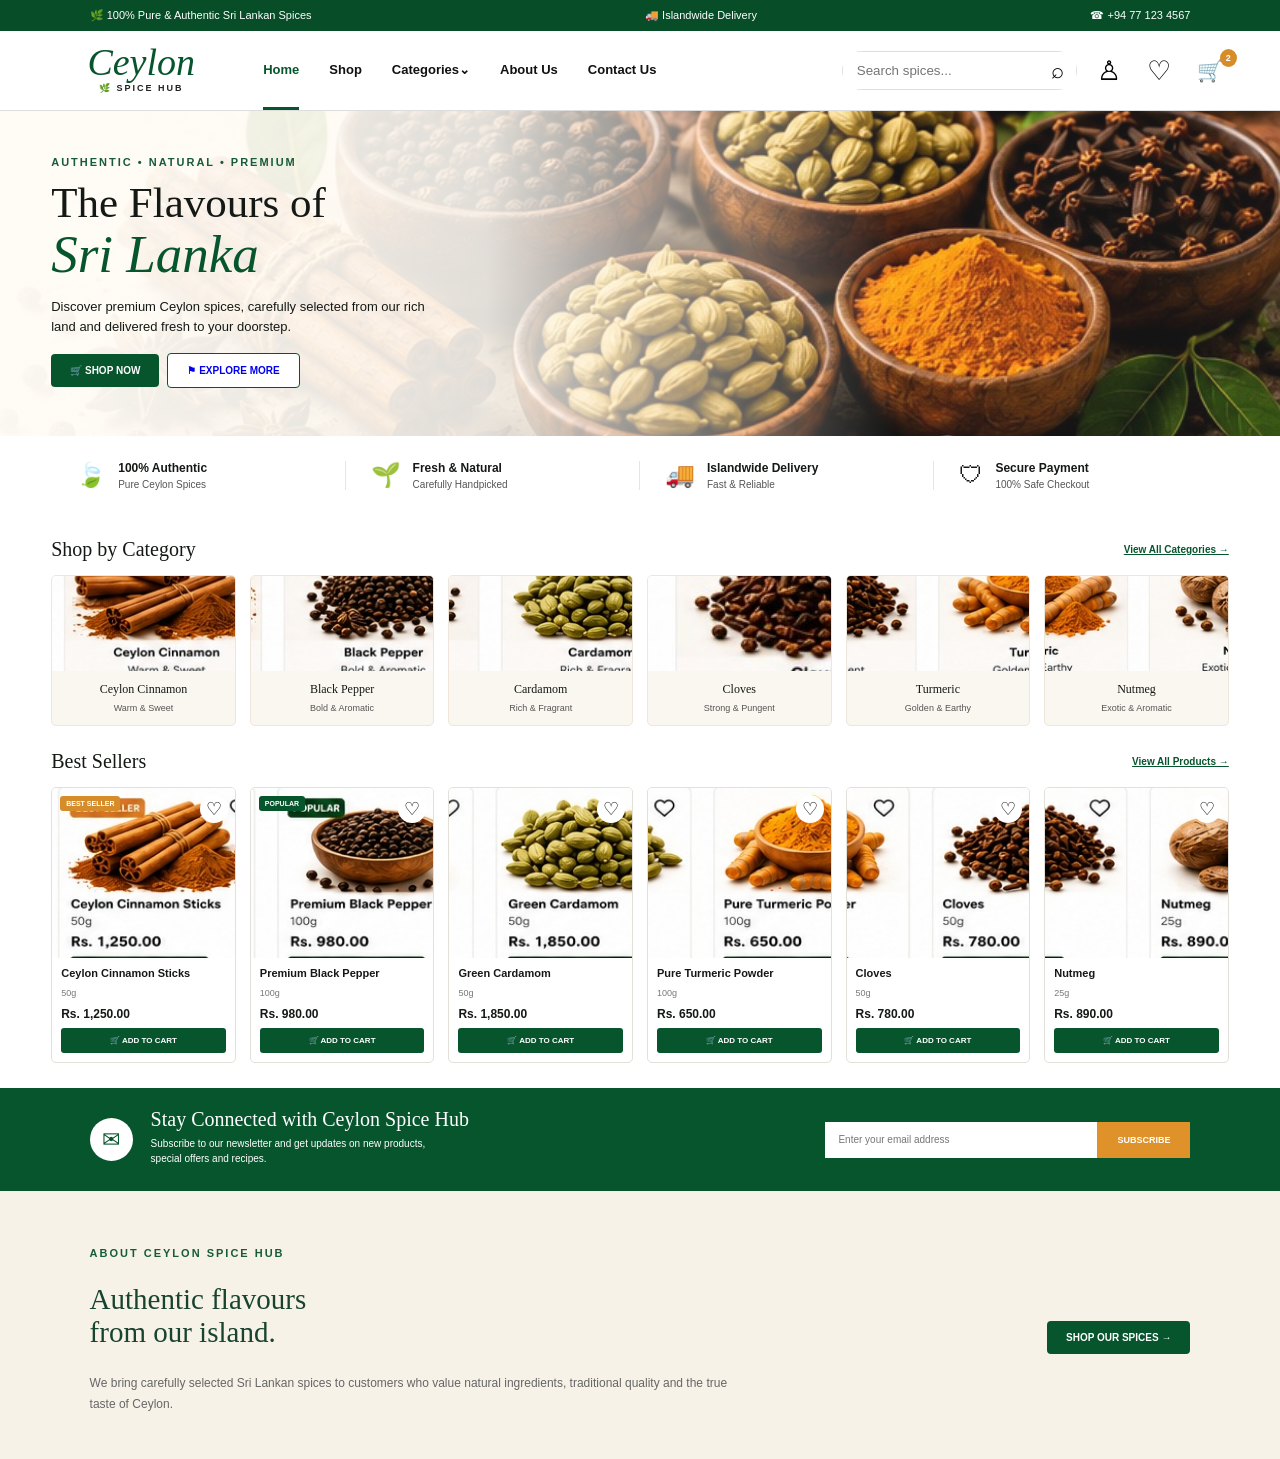
==== index.html @ 010d82e6 "intial commit" ====
<!DOCTYPE html>
<html lang="en">
<head>
<meta charset="UTF-8">
<meta name="viewport" content="width=device-width, initial-scale=1.0">
<title>Ceylon Spice Hub</title>
<link rel="stylesheet" href="style.css">
</head>
<body>
<div class="topbar"><span>🌿 100% Pure & Authentic Sri Lankan Spices</span><span>🚚 Islandwide Delivery</span><span>☎ +94 77 123 4567</span></div>
<header><div class="navwrap">
<a class="logo" href="#home"><span>Ceylon</span><small>🌿 SPICE HUB</small></a>
<button class="hamb" id="hamb">☰</button>
<nav id="nav"><a class="active" href="#home">Home</a><a href="#shop">Shop</a><a href="#categories">Categories⌄</a><a href="#about">About Us</a><a href="#contact">Contact Us</a></nav>
<div class="actions"><div class="search"><input id="search" placeholder="Search spices..."><button id="searchBtn">⌕</button></div><button class="ico">♙</button><button class="ico">♡</button><button class="cart" id="cart">🛒<b id="count">2</b></button></div>
</div></header>
<section class="hero" id="home"><div class="heroText"><p>AUTHENTIC • NATURAL • PREMIUM</p><h1>The Flavours of<br><i>Sri Lanka</i></h1><div class="copy">Discover premium Ceylon spices, carefully selected from our rich land and delivered fresh to your doorstep.</div><a class="btn green" href="#shop">🛒 SHOP NOW</a><a class="btn white" href="#about">⚑ EXPLORE MORE</a></div></section>
<section class="trust"><div>🍃 <span><b>100% Authentic</b><small>Pure Ceylon Spices</small></span></div><div>🌱 <span><b>Fresh & Natural</b><small>Carefully Handpicked</small></span></div><div>🚚 <span><b>Islandwide Delivery</b><small>Fast & Reliable</small></span></div><div>🛡 <span><b>Secure Payment</b><small>100% Safe Checkout</small></span></div></section>
<main>
<section class="section" id="categories"><div class="title"><h2>Shop by Category</h2><a href="#shop">View All Categories →</a></div><div class="categories">
<div class="cat"><img src="images/cinnamon.jpg"><b>Ceylon Cinnamon</b><small>Warm & Sweet</small></div><div class="cat"><img src="images/pepper.jpg"><b>Black Pepper</b><small>Bold & Aromatic</small></div><div class="cat"><img src="images/cardamom.jpg"><b>Cardamom</b><small>Rich & Fragrant</small></div><div class="cat"><img src="images/cloves.jpg"><b>Cloves</b><small>Strong & Pungent</small></div><div class="cat"><img src="images/turmeric.jpg"><b>Turmeric</b><small>Golden & Earthy</small></div><div class="cat"><img src="images/nutmeg.jpg"><b>Nutmeg</b><small>Exotic & Aromatic</small></div>
</div></section>
<section class="section" id="shop"><div class="title"><h2>Best Sellers</h2><a href="#shop">View All Products →</a></div><div class="products">
<div class="product" data-name="cinnamon"><div class="pic"><label>BEST SELLER</label><button class="heart">♡</button><img src="images/cinnamon-product.jpg"></div><h3>Ceylon Cinnamon Sticks</h3><small>50g</small><strong>Rs. 1,250.00</strong><button class="add">🛒 ADD TO CART</button></div>
<div class="product" data-name="pepper"><div class="pic"><label class="pop">POPULAR</label><button class="heart">♡</button><img src="images/pepper-product.jpg"></div><h3>Premium Black Pepper</h3><small>100g</small><strong>Rs. 980.00</strong><button class="add">🛒 ADD TO CART</button></div>
<div class="product" data-name="cardamom"><div class="pic"><button class="heart">♡</button><img src="images/cardamom-product.jpg"></div><h3>Green Cardamom</h3><small>50g</small><strong>Rs. 1,850.00</strong><button class="add">🛒 ADD TO CART</button></div>
<div class="product" data-name="turmeric"><div class="pic"><button class="heart">♡</button><img src="images/turmeric-product.jpg"></div><h3>Pure Turmeric Powder</h3><small>100g</small><strong>Rs. 650.00</strong><button class="add">🛒 ADD TO CART</button></div>
<div class="product" data-name="cloves"><div class="pic"><button class="heart">♡</button><img src="images/cloves-product.jpg"></div><h3>Cloves</h3><small>50g</small><strong>Rs. 780.00</strong><button class="add">🛒 ADD TO CART</button></div>
<div class="product" data-name="nutmeg"><div class="pic"><button class="heart">♡</button><img src="images/nutmeg-product.jpg"></div><h3>Nutmeg</h3><small>25g</small><strong>Rs. 890.00</strong><button class="add">🛒 ADD TO CART</button></div>
</div></section>
<section class="newsletter" id="contact"><div class="mail">✉</div><div><h2>Stay Connected with Ceylon Spice Hub</h2><p>Subscribe to our newsletter and get updates on new products,<br>special offers and recipes.</p></div><form id="form"><input type="email" placeholder="Enter your email address" required><button>SUBSCRIBE</button></form></section>
<section class="about" id="about"><div><p>ABOUT CEYLON SPICE HUB</p><h2>Authentic flavours<br>from our island.</h2><span>We bring carefully selected Sri Lankan spices to customers who value natural ingredients, traditional quality and the true taste of Ceylon.</span></div><a class="btn green" href="#shop">SHOP OUR SPICES →</a></section>
</main><div id="toast"></div><script src="script.js"></script>
</body></html>
---- style.css ----
*{box-sizing:border-box}html{scroll-behavior:smooth}body{margin:0;font-family:Arial,sans-serif;color:#151915}.topbar{height:31px;background:#064d28;color:#fff;display:flex;justify-content:space-between;align-items:center;padding:0 7%;font-size:11px}.navwrap{height:79px;max-width:1250px;width:92%;margin:auto;display:flex;align-items:center;gap:32px}.logo{width:180px;text-align:center;color:#07552d;text-decoration:none}.logo span{font:italic 38px cursive;display:block;line-height:30px}.logo small{font-size:9px;font-weight:bold;letter-spacing:2px;color:#222}header{background:#fff;border-bottom:1px solid #ddd;position:sticky;top:0;z-index:10}nav{display:flex;gap:30px}nav a{height:79px;display:flex;align-items:center;text-decoration:none;color:#111;font-size:13px;font-weight:bold;border-bottom:3px solid transparent}nav a.active,nav a:hover{color:#07552d;border-color:#07552d}.actions{margin-left:auto;display:flex;align-items:center;gap:14px}.search{width:235px;height:39px;border:1px solid #ddd;border-radius:25px;display:flex}.search input{flex:1;border:0;outline:0;padding:0 14px}.search button,.ico,.cart{border:0;background:white;cursor:pointer}.search button{font-size:22px;width:42px}.ico{font-size:27px}.cart{font-size:21px;position:relative}.cart b{position:absolute;background:#d68c29;color:#fff;border-radius:50%;font-size:9px;padding:4px 6px;top:-9px;right:-8px}.hamb{display:none;background:none;border:0;font-size:25px}.hero{height:325px;background-image:linear-gradient(90deg,rgba(255,252,246,.98) 0%,rgba(255,252,246,.88) 38%,rgba(255,252,246,.08) 70%),url('images/hero-spices.jpg');background-size:cover;background-position:center}.heroText{max-width:1250px;width:92%;margin:auto;padding-top:34px}.heroText>p,.about>div>p{letter-spacing:2px;color:#175b3b;font-size:11px;font-weight:bold}.hero h1{font:43px Georgia,serif;line-height:1;margin:13px 0}.hero h1 i{font:italic 53px cursive;color:#07552d}.copy{width:390px;font-size:13px;line-height:1.55;margin-bottom:16px}.btn{display:inline-block;padding:11px 19px;border-radius:4px;text-decoration:none;font-size:10px;font-weight:bold}.green{background:#07552d;color:white}.white{border:1px solid #07552d;margin-left:8px;background:#fff}.trust{max-width:1250px;width:92%;margin:auto;min-height:78px;display:grid;grid-template-columns:repeat(4,1fr);align-items:center}.trust>div{display:flex;gap:12px;align-items:center;border-right:1px solid #e5e5e5;padding:0 25px;font-size:24px}.trust>div:last-child{border:0}.trust span{display:block}.trust b,.trust small{display:block}.trust b{font-size:12px}.trust small{font-size:10px;color:#555;margin-top:4px}.section{max-width:1250px;width:92%;margin:auto;padding-top:24px}.title{display:flex;justify-content:space-between;align-items:center;margin-bottom:14px}.title h2{font:20px Georgia,serif;margin:0}.title a{font-size:10px;color:#07552d;font-weight:bold}.categories,.products{display:grid;grid-template-columns:repeat(6,1fr);gap:14px}.cat{background:#faf7f0;border:1px solid #eee6da;text-align:center;border-radius:5px;overflow:hidden;padding-bottom:10px}.cat img{width:100%;height:95px;object-fit:cover}.cat b{display:block;font:12px Georgia,serif;margin-top:7px}.cat small{font-size:9px;color:#555}.products{padding-bottom:25px}.product{border:1px solid #e3e0da;border-radius:5px;padding-bottom:9px;overflow:hidden}.pic{height:170px;position:relative}.pic img{width:100%;height:100%;object-fit:cover}.pic label{position:absolute;z-index:2;top:8px;left:8px;background:#d68c29;color:white;padding:4px 6px;border-radius:3px;font-size:7px;font-weight:bold}.pic label.pop{background:#07552d}.heart{position:absolute;z-index:3;right:7px;top:7px;width:28px;height:28px;border:0;border-radius:50%;background:#fff;font-size:18px}.product h3{font-size:11px;margin:9px 9px 3px}.product small{font-size:9px;color:#777;margin-left:9px}.product strong{display:block;font-size:12px;margin:7px 9px}.add{width:calc(100% - 18px);margin:0 9px;border:0;border-radius:3px;background:#07552d;color:white;padding:8px 2px;font-size:8px;font-weight:bold;cursor:pointer}.newsletter{min-height:103px;background:#07552d;color:#fff;display:flex;align-items:center;gap:18px;padding:18px 7%}.mail{width:43px;height:43px;border-radius:50%;background:#fff;color:#07552d;display:grid;place-items:center;font-size:22px}.newsletter h2{font:20px Georgia,serif;margin:0}.newsletter p{font-size:10px;line-height:1.5;margin:5px 0}.newsletter form{margin-left:auto;width:365px;height:36px;display:flex}.newsletter input{flex:1;border:0;padding:0 13px;outline:0;font-size:10px}.newsletter button{border:0;background:#df9229;color:white;padding:0 20px;font-weight:bold;font-size:9px}.about{padding:45px 7%;display:flex;justify-content:space-between;align-items:center;background:#f7f2e8}.about h2{font:29px Georgia,serif;color:#17432f}.about span{font-size:12px;color:#666;line-height:1.7;display:block;max-width:650px}.about .btn{margin-top:25px}#toast{position:fixed;right:20px;bottom:20px;background:#123c2b;color:white;padding:12px 18px;border-radius:5px;font-size:11px;opacity:0;transition:.2s;z-index:20}#toast.show{opacity:1}@media(max-width:1050px){nav{gap:15px}.search{width:170px}.categories,.products{grid-template-columns:repeat(3,1fr)}}@media(max-width:720px){.topbar{padding:0 3%;font-size:8px}.topbar span:nth-child(2){display:none}.navwrap{height:65px}.hamb{display:block;order:2}nav{display:none;position:absolute;top:65px;left:0;right:0;background:#fff;flex-direction:column;padding:10px 5%;box-shadow:0 5px 15px #0002}nav.open{display:flex}nav a{height:40px}.search,.ico{display:none}.hero{height:420px;background-position:65%}.heroText{padding-top:45px}.hero h1{font-size:38px}.hero h1 i{font-size:47px}.copy{width:310px}.trust{grid-template-columns:1fr 1fr;gap:12px;padding:15px 0}.trust>div{border:0;padding:0 4px}.categories,.products{grid-template-columns:repeat(2,1fr)}.newsletter{display:grid;grid-template-columns:auto 1fr}.newsletter form{grid-column:1/-1;width:100%;margin:5px 0 0}.about{display:block}}
@media(max-width:430px){.products{grid-template-columns:1fr}.categories{grid-template-columns:1fr 1fr}}
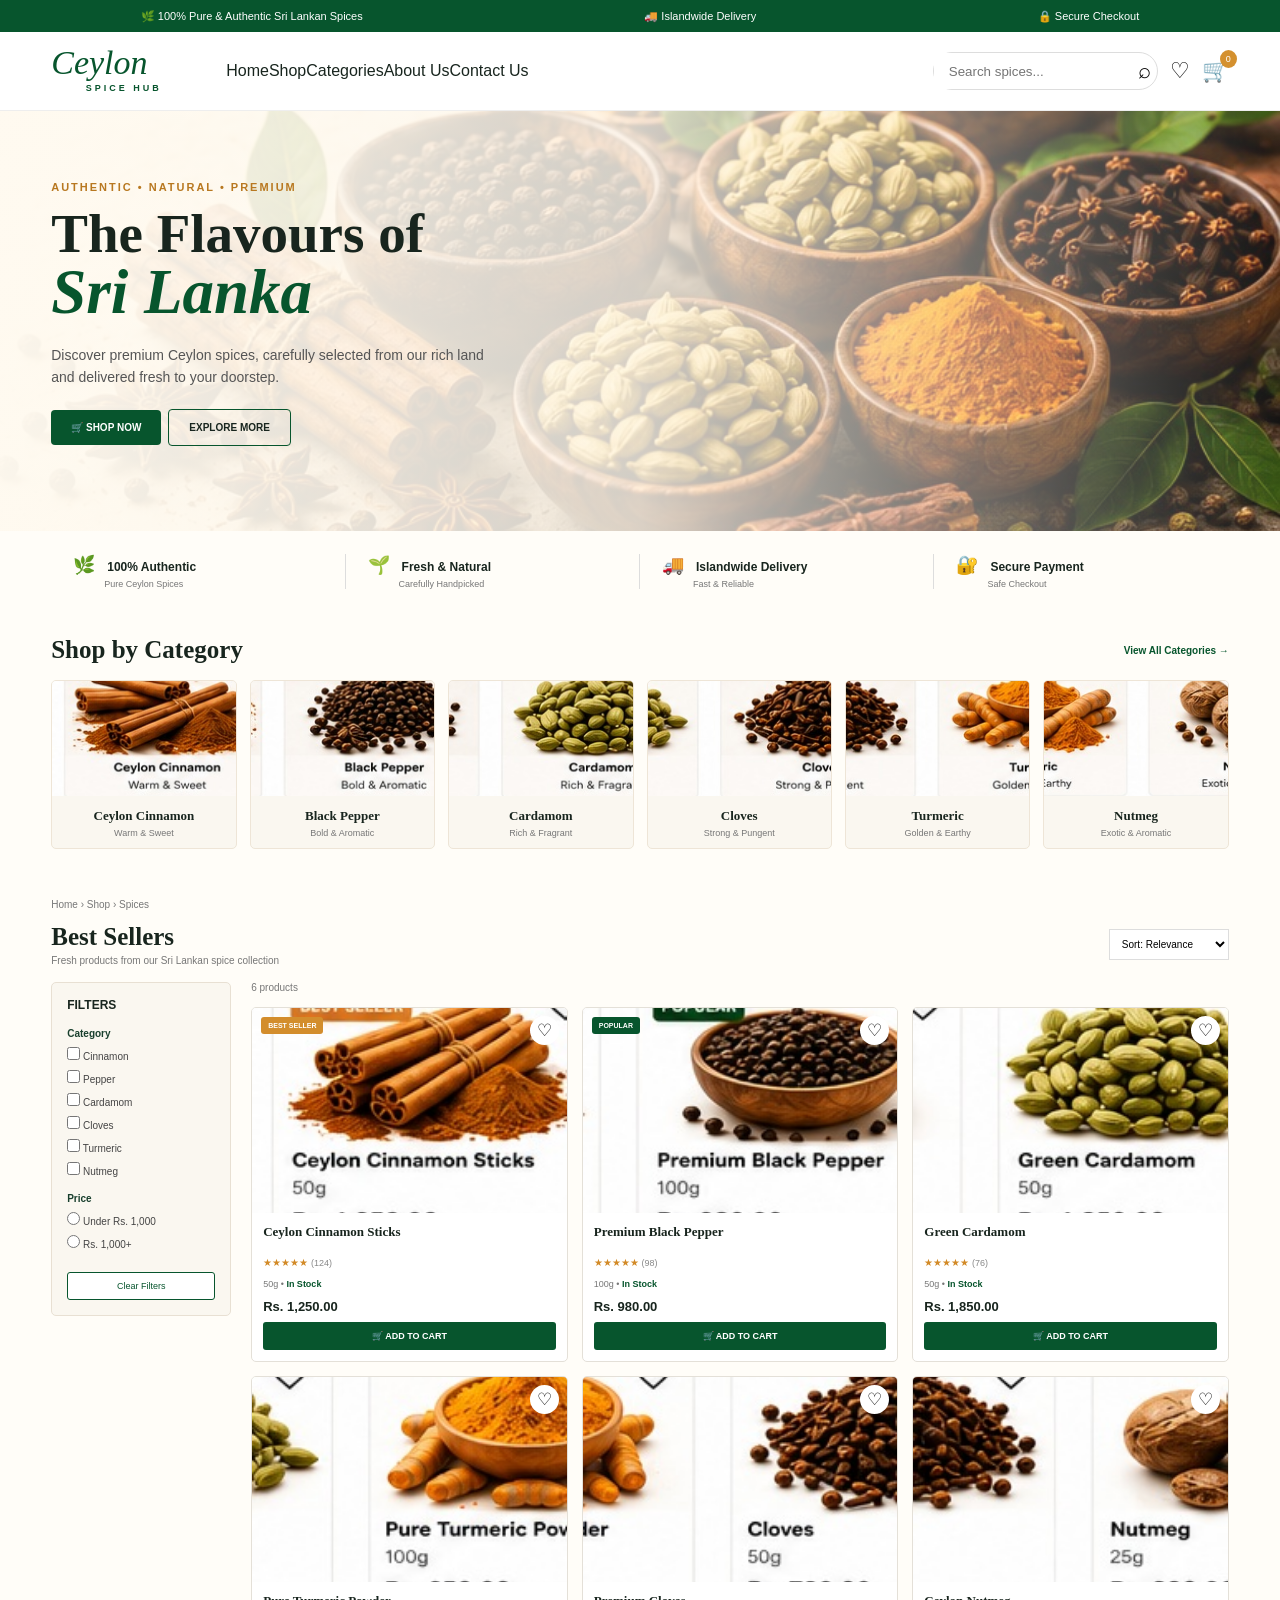
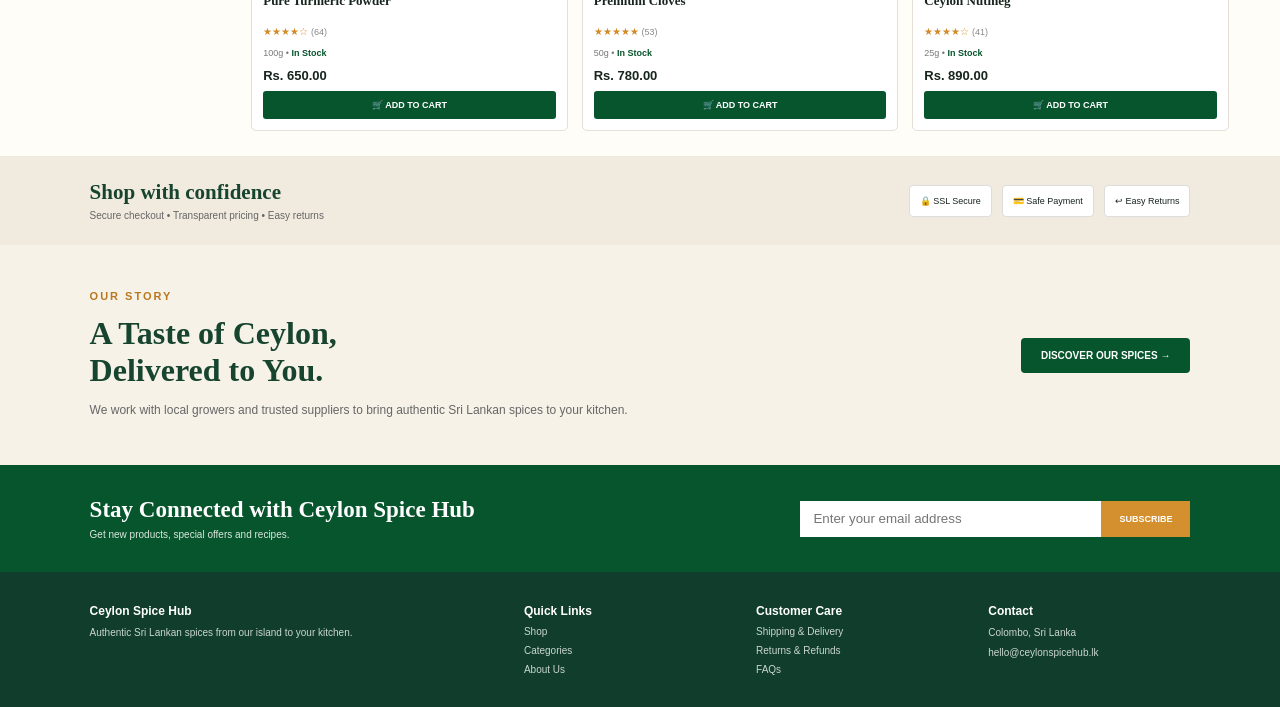
==== commit 87624d87: "upadate folder" ====
--- a/index.html
+++ b/index.html
@@ -1,34 +1,37 @@
 <!DOCTYPE html>
 <html lang="en">
 <head>
-<meta charset="UTF-8">
-<meta name="viewport" content="width=device-width, initial-scale=1.0">
-<title>Ceylon Spice Hub</title>
+<meta charset="UTF-8"><meta name="viewport" content="width=device-width,initial-scale=1.0">
+<title>Ceylon Spice Hub | Authentic Sri Lankan Spices</title>
 <link rel="stylesheet" href="style.css">
 </head>
 <body>
-<div class="topbar"><span>🌿 100% Pure & Authentic Sri Lankan Spices</span><span>🚚 Islandwide Delivery</span><span>☎ +94 77 123 4567</span></div>
-<header><div class="navwrap">
-<a class="logo" href="#home"><span>Ceylon</span><small>🌿 SPICE HUB</small></a>
-<button class="hamb" id="hamb">☰</button>
-<nav id="nav"><a class="active" href="#home">Home</a><a href="#shop">Shop</a><a href="#categories">Categories⌄</a><a href="#about">About Us</a><a href="#contact">Contact Us</a></nav>
-<div class="actions"><div class="search"><input id="search" placeholder="Search spices..."><button id="searchBtn">⌕</button></div><button class="ico">♙</button><button class="ico">♡</button><button class="cart" id="cart">🛒<b id="count">2</b></button></div>
+<div class="top-bar"><span>🌿 100% Pure & Authentic Sri Lankan Spices</span><span>🚚 Islandwide Delivery</span><span>🔒 Secure Checkout</span></div>
+<header class="site-header"><div class="nav-wrap">
+<a class="logo" href="#home">Ceylon<small>SPICE HUB</small></a>
+<button class="menu-btn" onclick="toggleMenu()">☰</button>
+<nav id="navMenu"><a class="active" href="#home">Home</a><a href="#shop">Shop</a><a href="#categories">Categories</a><a href="#about">About Us</a><a href="#contact">Contact Us</a></nav>
+<div class="actions"><div class="search-box"><input id="searchInput" placeholder="Search spices..." autocomplete="off"><button onclick="searchProducts()">⌕</button></div><button class="nav-icon">♡</button><button class="cart-btn" onclick="showCart()">🛒<span id="cartCount">0</span></button></div>
 </div></header>
-<section class="hero" id="home"><div class="heroText"><p>AUTHENTIC • NATURAL • PREMIUM</p><h1>The Flavours of<br><i>Sri Lanka</i></h1><div class="copy">Discover premium Ceylon spices, carefully selected from our rich land and delivered fresh to your doorstep.</div><a class="btn green" href="#shop">🛒 SHOP NOW</a><a class="btn white" href="#about">⚑ EXPLORE MORE</a></div></section>
-<section class="trust"><div>🍃 <span><b>100% Authentic</b><small>Pure Ceylon Spices</small></span></div><div>🌱 <span><b>Fresh & Natural</b><small>Carefully Handpicked</small></span></div><div>🚚 <span><b>Islandwide Delivery</b><small>Fast & Reliable</small></span></div><div>🛡 <span><b>Secure Payment</b><small>100% Safe Checkout</small></span></div></section>
 <main>
-<section class="section" id="categories"><div class="title"><h2>Shop by Category</h2><a href="#shop">View All Categories →</a></div><div class="categories">
-<div class="cat"><img src="images/cinnamon.jpg"><b>Ceylon Cinnamon</b><small>Warm & Sweet</small></div><div class="cat"><img src="images/pepper.jpg"><b>Black Pepper</b><small>Bold & Aromatic</small></div><div class="cat"><img src="images/cardamom.jpg"><b>Cardamom</b><small>Rich & Fragrant</small></div><div class="cat"><img src="images/cloves.jpg"><b>Cloves</b><small>Strong & Pungent</small></div><div class="cat"><img src="images/turmeric.jpg"><b>Turmeric</b><small>Golden & Earthy</small></div><div class="cat"><img src="images/nutmeg.jpg"><b>Nutmeg</b><small>Exotic & Aromatic</small></div>
+<section class="hero" id="home"><div class="hero-content"><p class="eyebrow">AUTHENTIC • NATURAL • PREMIUM</p><h1>The Flavours of<br><em>Sri Lanka</em></h1><p>Discover premium Ceylon spices, carefully selected from our rich land and delivered fresh to your doorstep.</p><a class="btn primary" href="#shop">🛒 SHOP NOW</a><a class="btn secondary" href="#about">EXPLORE MORE</a></div></section>
+<section class="trust"><div>🌿 <b>100% Authentic</b><small>Pure Ceylon Spices</small></div><div>🌱 <b>Fresh & Natural</b><small>Carefully Handpicked</small></div><div>🚚 <b>Islandwide Delivery</b><small>Fast & Reliable</small></div><div>🔐 <b>Secure Payment</b><small>Safe Checkout</small></div></section>
+<section class="section" id="categories"><div class="heading"><h2>Shop by Category</h2><a href="#shop">View All Categories →</a></div><div class="categories">
+<div class="category"><img src="https://satopradhan.com/cdn/shop/files/Preview-1HeroImage_6ae1f4e3-8b47-419b-a6eb-8b029a5164c4.webp?v=1775281521" onerror="this.onerror=null;this.src='images/cinnamon.jpg'" alt="Ceylon Cinnamon"><h3>Ceylon Cinnamon</h3><p>Warm & Sweet</p></div><div class="category"><img src="https://cdn-img.freshdi.com/480x480/files/Black-Pepper-Seeds.png" onerror="this.onerror=null;this.src='images/pepper.jpg'" alt="Black Pepper"><h3>Black Pepper</h3><p>Bold & Aromatic</p></div><div class="category"><img src="https://cdn.salla.sa/DnGQb/KSRIvW0MPePCVb0ufjSyU30hNT8hZ4N0YresuCOy.png" onerror="this.onerror=null;this.src='images/cardamom.jpg'" alt="Cardamom"><h3>Cardamom</h3><p>Rich & Fragrant</p></div><div class="category"><img src="https://www.thespicetrader.co.nz/wp-content/uploads/whole-cloves-600x600.jpg" onerror="this.onerror=null;this.src='images/cloves.jpg'" alt="Cloves"><h3>Cloves</h3><p>Strong & Pungent</p></div><div class="category"><img src="https://s.alicdn.com/%40sc04/kf/U238e6b91f70b4ab69fbee157d1c34377z/Best-Quality-Dried-Turmeric-Powder-from-India-Bangladesh-China-Indonesia-South-Korea-Packaged-in-5kg-10kg-Bags.jpg" onerror="this.onerror=null;this.src='images/turmeric.jpg'" alt="Turmeric"><h3>Turmeric</h3><p>Golden & Earthy</p></div><div class="category"><img src="https://thespiceway.com/cdn/shop/products/nutmegwhole.jpg?v=1751351876" onerror="this.onerror=null;this.src='images/nutmeg.jpg'" alt="Nutmeg"><h3>Nutmeg</h3><p>Exotic & Aromatic</p></div>
 </div></section>
-<section class="section" id="shop"><div class="title"><h2>Best Sellers</h2><a href="#shop">View All Products →</a></div><div class="products">
-<div class="product" data-name="cinnamon"><div class="pic"><label>BEST SELLER</label><button class="heart">♡</button><img src="images/cinnamon-product.jpg"></div><h3>Ceylon Cinnamon Sticks</h3><small>50g</small><strong>Rs. 1,250.00</strong><button class="add">🛒 ADD TO CART</button></div>
-<div class="product" data-name="pepper"><div class="pic"><label class="pop">POPULAR</label><button class="heart">♡</button><img src="images/pepper-product.jpg"></div><h3>Premium Black Pepper</h3><small>100g</small><strong>Rs. 980.00</strong><button class="add">🛒 ADD TO CART</button></div>
-<div class="product" data-name="cardamom"><div class="pic"><button class="heart">♡</button><img src="images/cardamom-product.jpg"></div><h3>Green Cardamom</h3><small>50g</small><strong>Rs. 1,850.00</strong><button class="add">🛒 ADD TO CART</button></div>
-<div class="product" data-name="turmeric"><div class="pic"><button class="heart">♡</button><img src="images/turmeric-product.jpg"></div><h3>Pure Turmeric Powder</h3><small>100g</small><strong>Rs. 650.00</strong><button class="add">🛒 ADD TO CART</button></div>
-<div class="product" data-name="cloves"><div class="pic"><button class="heart">♡</button><img src="images/cloves-product.jpg"></div><h3>Cloves</h3><small>50g</small><strong>Rs. 780.00</strong><button class="add">🛒 ADD TO CART</button></div>
-<div class="product" data-name="nutmeg"><div class="pic"><button class="heart">♡</button><img src="images/nutmeg-product.jpg"></div><h3>Nutmeg</h3><small>25g</small><strong>Rs. 890.00</strong><button class="add">🛒 ADD TO CART</button></div>
-</div></section>
-<section class="newsletter" id="contact"><div class="mail">✉</div><div><h2>Stay Connected with Ceylon Spice Hub</h2><p>Subscribe to our newsletter and get updates on new products,<br>special offers and recipes.</p></div><form id="form"><input type="email" placeholder="Enter your email address" required><button>SUBSCRIBE</button></form></section>
-<section class="about" id="about"><div><p>ABOUT CEYLON SPICE HUB</p><h2>Authentic flavours<br>from our island.</h2><span>We bring carefully selected Sri Lankan spices to customers who value natural ingredients, traditional quality and the true taste of Ceylon.</span></div><a class="btn green" href="#shop">SHOP OUR SPICES →</a></section>
-</main><div id="toast"></div><script src="script.js"></script>
-</body></html>
+<section class="section" id="shop"><div class="breadcrumb">Home › Shop › Spices</div><div class="heading"><div><h2>Best Sellers</h2><p class="muted">Fresh products from our Sri Lankan spice collection</p></div><select id="sortSelect" onchange="sortProducts()"><option value="relevance">Sort: Relevance</option><option value="low">Price: Low to High</option><option value="high">Price: High to Low</option><option value="new">Newest</option></select></div>
+<div class="shop-layout"><aside class="filters"><h3>FILTERS</h3><label>Category</label><label><input type="checkbox" class="filter" value="cinnamon"> Cinnamon</label><label><input type="checkbox" class="filter" value="pepper"> Pepper</label><label><input type="checkbox" class="filter" value="cardamom"> Cardamom</label><label><input type="checkbox" class="filter" value="cloves"> Cloves</label><label><input type="checkbox" class="filter" value="turmeric"> Turmeric</label><label><input type="checkbox" class="filter" value="nutmeg"> Nutmeg</label><label>Price</label><label><input type="radio" name="price" value="under1000"> Under Rs. 1,000</label><label><input type="radio" name="price" value="over1000"> Rs. 1,000+</label><button class="clear" onclick="clearFilters()">Clear Filters</button></aside>
+<div class="results"><div class="resultbar"><span id="resultCount">6 products</span><div id="chips"></div></div><div class="products" id="productList">
+<article class="product" data-name="cinnamon" data-price="1250" data-stock="true"><div class="product-image"><span class="badge">BEST SELLER</span><button class="wishlist">♡</button><img src="https://satopradhan.com/cdn/shop/files/Preview-1HeroImage_6ae1f4e3-8b47-419b-a6eb-8b029a5164c4.webp?v=1775281521" onerror="this.onerror=null;this.src='images/cinnamon-product.jpg'" alt="Ceylon Cinnamon Sticks"></div><div class="product-info"><h3>Ceylon Cinnamon Sticks</h3><div class="rating">★★★★★ <span>(124)</span></div><small>50g • <b class="stock">In Stock</b></small><strong>Rs. 1,250.00</strong><button class="add-cart" onclick="addToCart('Ceylon Cinnamon Sticks')">🛒 ADD TO CART</button></div></article>
+<article class="product" data-name="pepper" data-price="980" data-stock="true"><div class="product-image"><span class="badge popular">POPULAR</span><button class="wishlist">♡</button><img src="https://cdn-img.freshdi.com/480x480/files/Black-Pepper-Seeds.png" onerror="this.onerror=null;this.src='images/pepper-product.jpg'" alt="Premium Black Pepper"></div><div class="product-info"><h3>Premium Black Pepper</h3><div class="rating">★★★★★ <span>(98)</span></div><small>100g • <b class="stock">In Stock</b></small><strong>Rs. 980.00</strong><button class="add-cart" onclick="addToCart('Premium Black Pepper')">🛒 ADD TO CART</button></div></article>
+<article class="product" data-name="cardamom" data-price="1850" data-stock="true"><div class="product-image"><button class="wishlist">♡</button><img src="https://cdn.salla.sa/DnGQb/KSRIvW0MPePCVb0ufjSyU30hNT8hZ4N0YresuCOy.png" onerror="this.onerror=null;this.src='images/cardamom-product.jpg'" alt="Green Cardamom"></div><div class="product-info"><h3>Green Cardamom</h3><div class="rating">★★★★★ <span>(76)</span></div><small>50g • <b class="stock">In Stock</b></small><strong>Rs. 1,850.00</strong><button class="add-cart" onclick="addToCart('Green Cardamom')">🛒 ADD TO CART</button></div></article>
+<article class="product" data-name="turmeric" data-price="650" data-stock="true"><div class="product-image"><button class="wishlist">♡</button><img src="https://s.alicdn.com/%40sc04/kf/U238e6b91f70b4ab69fbee157d1c34377z/Best-Quality-Dried-Turmeric-Powder-from-India-Bangladesh-China-Indonesia-South-Korea-Packaged-in-5kg-10kg-Bags.jpg" onerror="this.onerror=null;this.src='images/turmeric-product.jpg'" alt="Pure Turmeric Powder"></div><div class="product-info"><h3>Pure Turmeric Powder</h3><div class="rating">★★★★☆ <span>(64)</span></div><small>100g • <b class="stock">In Stock</b></small><strong>Rs. 650.00</strong><button class="add-cart" onclick="addToCart('Pure Turmeric Powder')">🛒 ADD TO CART</button></div></article>
+<article class="product" data-name="cloves" data-price="780" data-stock="true"><div class="product-image"><button class="wishlist">♡</button><img src="https://www.thespicetrader.co.nz/wp-content/uploads/whole-cloves-600x600.jpg" onerror="this.onerror=null;this.src='images/cloves-product.jpg'" alt="Cloves"></div><div class="product-info"><h3>Premium Cloves</h3><div class="rating">★★★★★ <span>(53)</span></div><small>50g • <b class="stock">In Stock</b></small><strong>Rs. 780.00</strong><button class="add-cart" onclick="addToCart('Premium Cloves')">🛒 ADD TO CART</button></div></article>
+<article class="product" data-name="nutmeg" data-price="890" data-stock="true"><div class="product-image"><button class="wishlist">♡</button><img src="https://thespiceway.com/cdn/shop/products/nutmegwhole.jpg?v=1751351876" onerror="this.onerror=null;this.src='images/nutmeg-product.jpg'" alt="Nutmeg"></div><div class="product-info"><h3>Ceylon Nutmeg</h3><div class="rating">★★★★☆ <span>(41)</span></div><small>25g • <b class="stock">In Stock</b></small><strong>Rs. 890.00</strong><button class="add-cart" onclick="addToCart('Ceylon Nutmeg')">🛒 ADD TO CART</button></div></article>
+</div></div></div></section>
+<section class="security"><div><h2>Shop with confidence</h2><p>Secure checkout • Transparent pricing • Easy returns</p></div><div class="badges"><span>🔒 SSL Secure</span><span>💳 Safe Payment</span><span>↩ Easy Returns</span></div></section>
+<section class="about" id="about"><div><p class="eyebrow">OUR STORY</p><h2>A Taste of Ceylon,<br>Delivered to You.</h2><p>We work with local growers and trusted suppliers to bring authentic Sri Lankan spices to your kitchen.</p></div><a class="btn primary" href="#shop">DISCOVER OUR SPICES →</a></section>
+<section class="newsletter" id="contact"><div><h2>Stay Connected with Ceylon Spice Hub</h2><p>Get new products, special offers and recipes.</p></div><form onsubmit="subscribe(event)"><input type="email" required placeholder="Enter your email address"><button>SUBSCRIBE</button></form></section>
+</main>
+<footer><div><b>Ceylon Spice Hub</b><p>Authentic Sri Lankan spices from our island to your kitchen.</p></div><div><b>Quick Links</b><a href="#shop">Shop</a><a href="#categories">Categories</a><a href="#about">About Us</a></div><div><b>Customer Care</b><a href="#">Shipping & Delivery</a><a href="#">Returns & Refunds</a><a href="#">FAQs</a></div><div><b>Contact</b><p>Colombo, Sri Lanka</p><p>hello@ceylonspicehub.lk</p></div></footer><div id="message"></div>
+<script src="script.js"></script></body></html>
--- a/style.css
+++ b/style.css
@@ -1,2 +1,6 @@
-*{box-sizing:border-box}html{scroll-behavior:smooth}body{margin:0;font-family:Arial,sans-serif;color:#151915}.topbar{height:31px;background:#064d28;color:#fff;display:flex;justify-content:space-between;align-items:center;padding:0 7%;font-size:11px}.navwrap{height:79px;max-width:1250px;width:92%;margin:auto;display:flex;align-items:center;gap:32px}.logo{width:180px;text-align:center;color:#07552d;text-decoration:none}.logo span{font:italic 38px cursive;display:block;line-height:30px}.logo small{font-size:9px;font-weight:bold;letter-spacing:2px;color:#222}header{background:#fff;border-bottom:1px solid #ddd;position:sticky;top:0;z-index:10}nav{display:flex;gap:30px}nav a{height:79px;display:flex;align-items:center;text-decoration:none;color:#111;font-size:13px;font-weight:bold;border-bottom:3px solid transparent}nav a.active,nav a:hover{color:#07552d;border-color:#07552d}.actions{margin-left:auto;display:flex;align-items:center;gap:14px}.search{width:235px;height:39px;border:1px solid #ddd;border-radius:25px;display:flex}.search input{flex:1;border:0;outline:0;padding:0 14px}.search button,.ico,.cart{border:0;background:white;cursor:pointer}.search button{font-size:22px;width:42px}.ico{font-size:27px}.cart{font-size:21px;position:relative}.cart b{position:absolute;background:#d68c29;color:#fff;border-radius:50%;font-size:9px;padding:4px 6px;top:-9px;right:-8px}.hamb{display:none;background:none;border:0;font-size:25px}.hero{height:325px;background-image:linear-gradient(90deg,rgba(255,252,246,.98) 0%,rgba(255,252,246,.88) 38%,rgba(255,252,246,.08) 70%),url('images/hero-spices.jpg');background-size:cover;background-position:center}.heroText{max-width:1250px;width:92%;margin:auto;padding-top:34px}.heroText>p,.about>div>p{letter-spacing:2px;color:#175b3b;font-size:11px;font-weight:bold}.hero h1{font:43px Georgia,serif;line-height:1;margin:13px 0}.hero h1 i{font:italic 53px cursive;color:#07552d}.copy{width:390px;font-size:13px;line-height:1.55;margin-bottom:16px}.btn{display:inline-block;padding:11px 19px;border-radius:4px;text-decoration:none;font-size:10px;font-weight:bold}.green{background:#07552d;color:white}.white{border:1px solid #07552d;margin-left:8px;background:#fff}.trust{max-width:1250px;width:92%;margin:auto;min-height:78px;display:grid;grid-template-columns:repeat(4,1fr);align-items:center}.trust>div{display:flex;gap:12px;align-items:center;border-right:1px solid #e5e5e5;padding:0 25px;font-size:24px}.trust>div:last-child{border:0}.trust span{display:block}.trust b,.trust small{display:block}.trust b{font-size:12px}.trust small{font-size:10px;color:#555;margin-top:4px}.section{max-width:1250px;width:92%;margin:auto;padding-top:24px}.title{display:flex;justify-content:space-between;align-items:center;margin-bottom:14px}.title h2{font:20px Georgia,serif;margin:0}.title a{font-size:10px;color:#07552d;font-weight:bold}.categories,.products{display:grid;grid-template-columns:repeat(6,1fr);gap:14px}.cat{background:#faf7f0;border:1px solid #eee6da;text-align:center;border-radius:5px;overflow:hidden;padding-bottom:10px}.cat img{width:100%;height:95px;object-fit:cover}.cat b{display:block;font:12px Georgia,serif;margin-top:7px}.cat small{font-size:9px;color:#555}.products{padding-bottom:25px}.product{border:1px solid #e3e0da;border-radius:5px;padding-bottom:9px;overflow:hidden}.pic{height:170px;position:relative}.pic img{width:100%;height:100%;object-fit:cover}.pic label{position:absolute;z-index:2;top:8px;left:8px;background:#d68c29;color:white;padding:4px 6px;border-radius:3px;font-size:7px;font-weight:bold}.pic label.pop{background:#07552d}.heart{position:absolute;z-index:3;right:7px;top:7px;width:28px;height:28px;border:0;border-radius:50%;background:#fff;font-size:18px}.product h3{font-size:11px;margin:9px 9px 3px}.product small{font-size:9px;color:#777;margin-left:9px}.product strong{display:block;font-size:12px;margin:7px 9px}.add{width:calc(100% - 18px);margin:0 9px;border:0;border-radius:3px;background:#07552d;color:white;padding:8px 2px;font-size:8px;font-weight:bold;cursor:pointer}.newsletter{min-height:103px;background:#07552d;color:#fff;display:flex;align-items:center;gap:18px;padding:18px 7%}.mail{width:43px;height:43px;border-radius:50%;background:#fff;color:#07552d;display:grid;place-items:center;font-size:22px}.newsletter h2{font:20px Georgia,serif;margin:0}.newsletter p{font-size:10px;line-height:1.5;margin:5px 0}.newsletter form{margin-left:auto;width:365px;height:36px;display:flex}.newsletter input{flex:1;border:0;padding:0 13px;outline:0;font-size:10px}.newsletter button{border:0;background:#df9229;color:white;padding:0 20px;font-weight:bold;font-size:9px}.about{padding:45px 7%;display:flex;justify-content:space-between;align-items:center;background:#f7f2e8}.about h2{font:29px Georgia,serif;color:#17432f}.about span{font-size:12px;color:#666;line-height:1.7;display:block;max-width:650px}.about .btn{margin-top:25px}#toast{position:fixed;right:20px;bottom:20px;background:#123c2b;color:white;padding:12px 18px;border-radius:5px;font-size:11px;opacity:0;transition:.2s;z-index:20}#toast.show{opacity:1}@media(max-width:1050px){nav{gap:15px}.search{width:170px}.categories,.products{grid-template-columns:repeat(3,1fr)}}@media(max-width:720px){.topbar{padding:0 3%;font-size:8px}.topbar span:nth-child(2){display:none}.navwrap{height:65px}.hamb{display:block;order:2}nav{display:none;position:absolute;top:65px;left:0;right:0;background:#fff;flex-direction:column;padding:10px 5%;box-shadow:0 5px 15px #0002}nav.open{display:flex}nav a{height:40px}.search,.ico{display:none}.hero{height:420px;background-position:65%}.heroText{padding-top:45px}.hero h1{font-size:38px}.hero h1 i{font-size:47px}.copy{width:310px}.trust{grid-template-columns:1fr 1fr;gap:12px;padding:15px 0}.trust>div{border:0;padding:0 4px}.categories,.products{grid-template-columns:repeat(2,1fr)}.newsletter{display:grid;grid-template-columns:auto 1fr}.newsletter form{grid-column:1/-1;width:100%;margin:5px 0 0}.about{display:block}}
-@media(max-width:430px){.products{grid-template-columns:1fr}.categories{grid-template-columns:1fr 1fr}}
+*{box-sizing:border-box;margin:0;padding:0}html{scroll-behavior:smooth}body{font-family:Arial,sans-serif;color:#18251e;background:#fffdf8}a{text-decoration:none;color:inherit}.top-bar{height:32px;background:#07552d;color:#fff;display:flex;justify-content:space-around;align-items:center;font-size:11px}.site-header{background:#fff;position:sticky;top:0;z-index:50;border-bottom:1px solid #eee}.nav-wrap{width:92%;max-width:1240px;height:78px;margin:auto;display:flex;align-items:center;gap:30px}.logo{width:145px;color:#07552d;font:italic 34px Georgia;line-height:.8}.logo small{display:block;font:700 9px Arial;letter-spacing:3px;text-align:center;margin-top:7px}.nav{display:flex;gap:28px;font-size:13px;font-weight:bold}.nav a{padding:31px 0;border-bottom:3px solid transparent}.nav a:hover,.nav a.active{color:#07552d;border-color:#07552d}.actions{margin-left:auto;display:flex;gap:12px;align-items:center}.search-box{width:225px;height:38px;border:1px solid #ddd;border-radius:22px;display:flex}.search-box input{flex:1;border:0;outline:0;padding:0 15px}.search-box button,.nav-icon,.cart-btn{border:0;background:none;cursor:pointer}.search-box button{font-size:22px;width:38px}.nav-icon,.cart-btn{font-size:22px}.cart-btn{position:relative}.cart-btn span{position:absolute;top:-8px;right:-8px;background:#d4902e;color:#fff;border-radius:50%;font-size:9px;padding:4px 6px}.menu-btn{display:none;border:0;background:none;font-size:25px}.hero{min-height:420px;background:linear-gradient(90deg,rgba(255,250,240,.98),rgba(255,250,240,.82),rgba(255,250,240,.08)),url('images/hero-spices.jpg') center/cover}.hero-content{width:92%;max-width:1240px;margin:auto;padding-top:70px}.eyebrow{color:#b87820;letter-spacing:2px;font-size:11px;font-weight:bold;margin-bottom:13px}.hero h1{font:700 55px/1 Georgia}.hero h1 em{font-family:cursive;color:#07552d;font-size:63px}.hero-content>p:not(.eyebrow){max-width:440px;line-height:1.6;font-size:14px;color:#555;margin:20px 0}.btn{display:inline-block;padding:12px 20px;border-radius:4px;font-size:10px;font-weight:bold}.primary{background:#07552d;color:#fff}.secondary{border:1px solid #07552d;margin-left:7px}.trust{width:92%;max-width:1240px;margin:auto;min-height:80px;display:grid;grid-template-columns:repeat(4,1fr);align-items:center}.trust>div{padding:0 22px;border-right:1px solid #ddd;font-size:18px}.trust>div:last-child{border:0}.trust b{font-size:12px;margin-left:7px}.trust small{display:block;font-size:9px;color:#777;margin-left:31px;margin-top:3px}.section{width:92%;max-width:1240px;margin:auto;padding:25px 0}.heading{display:flex;justify-content:space-between;align-items:center;margin-bottom:16px}.heading h2{font:700 25px Georgia}.heading a{font-size:10px;color:#07552d;font-weight:bold}.muted{font-size:10px;color:#777;margin-top:4px}.categories{display:grid;grid-template-columns:repeat(6,1fr);gap:13px}.category{background:#faf7f0;border:1px solid #eee5d7;border-radius:5px;text-align:center;overflow:hidden;padding-bottom:10px}.category img{width:100%;height:115px;object-fit:cover}.category h3{font:700 13px Georgia;margin-top:8px}.category p{font-size:9px;color:#777;margin-top:4px}.breadcrumb{font-size:10px;color:#777;margin-bottom:13px}.shop-layout{display:grid;grid-template-columns:180px 1fr;gap:20px}.filters{background:#faf7f0;border:1px solid #e8e0d3;border-radius:5px;padding:15px;height:max-content}.filters h3{font-size:12px;margin-bottom:15px}.filters label{display:block;font-size:10px;margin:8px 0;color:#444}.filters label:not(:has(input)){font-weight:bold;color:#183f2d;margin-top:16px}.clear{margin-top:14px;width:100%;padding:8px;border:1px solid #07552d;background:#fff;color:#07552d;font-size:9px;border-radius:3px;cursor:pointer}.heading select{padding:8px;border:1px solid #ddd;background:#fff;font-size:10px}.resultbar{display:flex;justify-content:space-between;min-height:25px;font-size:10px;color:#777}.products{display:grid;grid-template-columns:repeat(3,1fr);gap:14px}.product{background:#fff;border:1px solid #e4e0d8;border-radius:5px;overflow:hidden}.product-image{height:205px;position:relative}.product-image img{width:100%;height:100%;object-fit:cover}.badge{position:absolute;z-index:2;top:9px;left:9px;background:#d38d2c;color:#fff;padding:5px 7px;font-size:7px;font-weight:bold;border-radius:3px}.badge.popular{background:#07552d}.wishlist{position:absolute;z-index:2;top:8px;right:8px;width:29px;height:29px;border:0;border-radius:50%;background:#fff;font-size:17px;cursor:pointer}.product-info{padding:11px}.product-info h3{font:700 13px Georgia;min-height:28px}.rating{color:#d28a27;font-size:10px;margin:5px 0}.rating span{color:#888;font-size:9px}.product-info small{font-size:9px;color:#777}.stock{color:#07552d}.product-info strong{display:block;font-size:13px;margin:8px 0}.add-cart{width:100%;border:0;background:#07552d;color:#fff;padding:9px;border-radius:3px;font-size:9px;font-weight:bold;cursor:pointer}.security{background:#f0eadf;padding:24px 7%;display:flex;justify-content:space-between;align-items:center}.security h2{font:700 21px Georgia;color:#17442f}.security p{font-size:10px;color:#666;margin-top:5px}.badges{display:flex;gap:10px}.badges span{background:#fff;border:1px solid #ddd;padding:10px;font-size:9px;border-radius:4px}.about{background:#f7f2e8;padding:45px 7%;display:flex;justify-content:space-between;align-items:center}.about h2{font:700 32px Georgia;color:#17442f}.about p:not(.eyebrow){font-size:12px;color:#666;line-height:1.6;margin-top:12px}.newsletter{background:#07552d;color:#fff;padding:32px 7%;display:flex;justify-content:space-between;align-items:center}.newsletter h2{font:700 23px Georgia}.newsletter p{font-size:10px;margin-top:6px;color:#dce8df}.newsletter form{display:flex;width:390px;height:36px}.newsletter input{flex:1;border:0;padding:0 13px;outline:0}.newsletter button{border:0;background:#d4902e;color:#fff;padding:0 18px;font-size:9px;font-weight:bold}footer{background:#103d2c;color:#cbd7ce;padding:32px 7%;display:grid;grid-template-columns:2fr 1fr 1fr 1fr;gap:30px;font-size:10px}footer b{color:#fff;font-size:12px}footer a{display:block;margin-top:8px}footer p{margin-top:9px}#message{position:fixed;right:20px;bottom:20px;background:#123c2b;color:#fff;padding:12px 18px;border-radius:4px;font-size:11px;opacity:0;transition:.2s;z-index:100}.show{opacity:1!important}
+@media(max-width:950px){.nav{gap:15px}.search-box{width:170px}.categories{grid-template-columns:repeat(3,1fr)}.products{grid-template-columns:repeat(2,1fr)}}@media(max-width:700px){.top-bar{font-size:8px}.top-bar span:nth-child(2){display:none}.nav-wrap{height:65px}.menu-btn{display:block;margin-left:auto}.nav{display:none;position:absolute;top:65px;left:0;right:0;background:#fff;flex-direction:column;padding:8px 5%;gap:0}.nav.show{display:flex}.nav a{padding:12px;height:auto;width:100%}.search-box,.nav-icon{display:none}.hero{min-height:440px}.hero-content{padding-top:55px}.hero h1{font-size:42px}.hero h1 em{font-size:50px}.trust{grid-template-columns:1fr 1fr;padding:15px 0;gap:12px}.trust>div{border:0;padding:0}.categories{grid-template-columns:1fr 1fr}.shop-layout{grid-template-columns:1fr}.filters{order:0}.products{grid-template-columns:1fr 1fr}.security,.about,.newsletter{display:block}.badges{margin-top:15px;flex-wrap:wrap}.about .btn{margin-top:20px}.newsletter form{width:100%;margin-top:15px}footer{grid-template-columns:1fr 1fr}}@media(max-width:430px){.products{grid-template-columns:1fr}.category img{height:105px}footer{grid-template-columns:1fr}}
+
+/* High-quality responsive product imagery */
+.category img,.product-image img{image-rendering:auto;object-fit:cover;}
+.hero{background-position:center; background-size:cover;}
